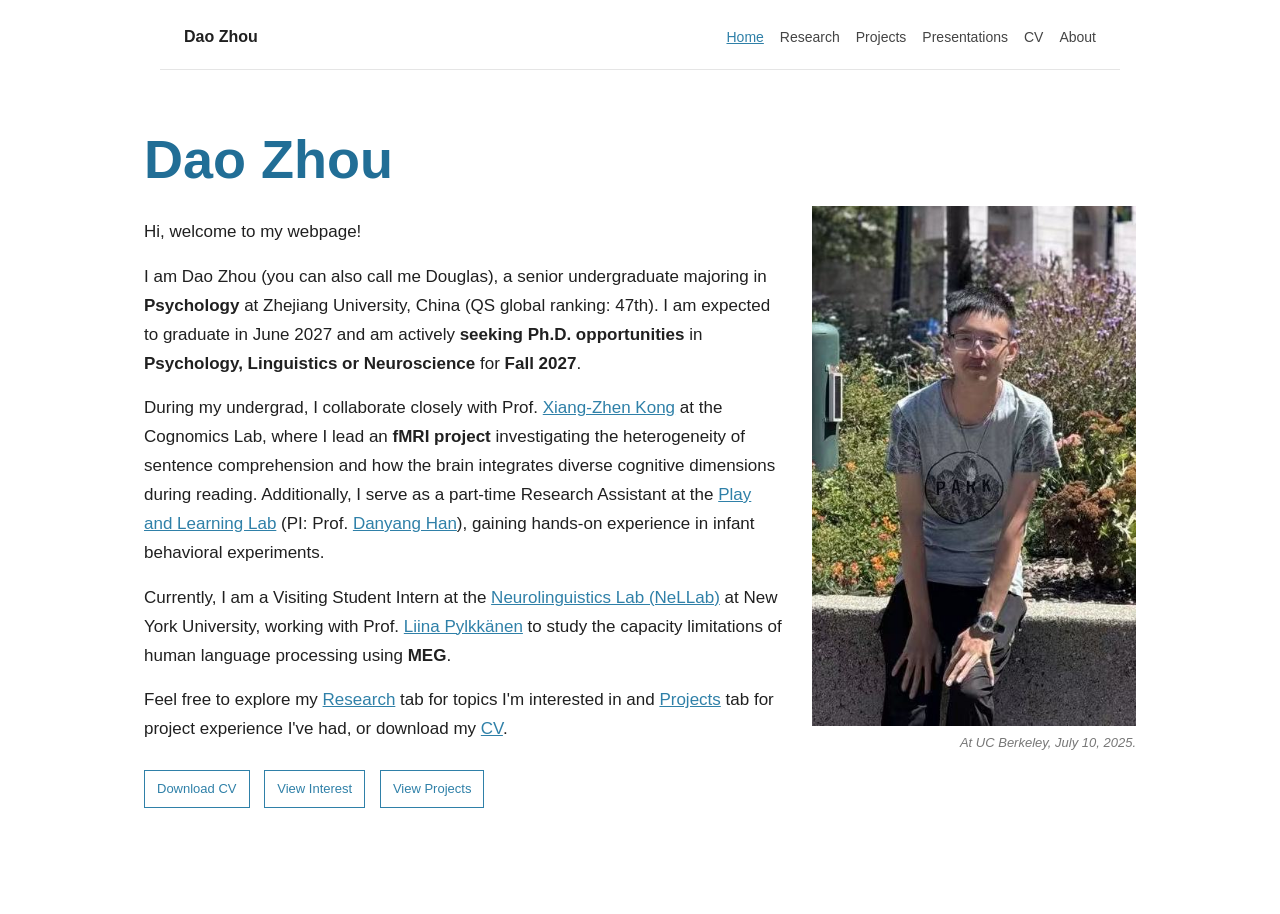
==== index.html @ 3e61af70 "Update index.html" ====
<!doctype html>
<html lang="en">
  <head>
    <meta charset="utf-8">
    <meta name="viewport" content="width=device-width, initial-scale=1">
    <title>Dao Zhou</title>
    <link rel="stylesheet" href="styles.css">
    <link rel="icon" type="image/png" href="favicon.png">
  </head>
  <body>
    <header class="site-header">
      <a class="site-title" href="index.html">Dao Zhou</a>
      <nav class="nav" aria-label="Primary navigation">
        <a class="active" href="index.html">Home</a>
        <a href="research.html">Research</a>
        <a href="projects.html">Projects</a>
        <a href="presentations.html">Presentations</a>
        <a href="cv.html">CV</a>
        <a href="about.html">About</a>
      </nav>
    </header>

    <main class="page home-page">
      <section class="home-layout">
        <div class="home-text">
          <h1>Dao Zhou</h1>

          <p>Hi, welcome to my webpage!</p>

          <p>I am Dao Zhou (you can also call me Douglas), a senior undergraduate majoring in <strong>Psychology</strong> at Zhejiang University, China (QS global ranking: 47th). I am expected to graduate in June 2027 and am actively <strong>seeking Ph.D. opportunities</strong> in <strong>Psychology, Linguistics or Neuroscience</strong> for <strong>Fall 2027</strong>.</p>

          <p>During my undergrad, I collaborate closely with Prof. <a href="https://person.zju.edu.cn/en/konglab">Xiang-Zhen Kong</a> at the Cognomics Lab, where I lead an <strong>fMRI project</strong> investigating the heterogeneity of sentence comprehension and how the brain integrates diverse cognitive dimensions during reading. Additionally, I serve as a part-time Research Assistant at the <a href="https://play-and-learning-lab.com/">Play and Learning Lab</a> (PI: Prof. <a href="https://person.zju.edu.cn/danyanghan">Danyang Han</a>), gaining hands-on experience in infant behavioral experiments.</p>

          <p>Currently, I am a Visiting Student Intern at the <a href="https://wp.nyu.edu/neurolinglab/">Neurolinguistics Lab (NeLLab)</a> at New York University, working with Prof. <a href="https://as.nyu.edu/psychology/people/faculty.mariliina-pylkkanen.html?captcha=4946b225-e93e-4c94-8b88-3bb831ec9575">Liina Pylkkänen</a> to study the capacity limitations of human language processing using <strong>MEG</strong>.</p>

          <p>Feel free to explore my <a href="research.html">Research</a> tab for topics I'm interested in and <a href="projects.html">Projects</a> tab for project experience I've had, or download my <a href="assets/cv/dao_zhou_cv.pdf" download>CV</a>.</p>

          <p class="button-row">
            <a class="button" href="assets/cv/dao_zhou_cv.pdf" download>Download CV</a>
            <a class="button" href="research.html">View Interest</a>
            <a class="button" href="projects.html">View Projects</a>
          </p>
        </div>

        <figure class="portrait">
          <img src="assets/img/dao_zhou.jpg" alt="Portrait of Dao Zhou">
          <figcaption>At UC Berkeley, July 10, 2025.</figcaption>
        </figure>
      </section>
    </main>
  </body>
</html>
---- styles.css ----
:root {
  --page-width: 960px;
  --text-width: 912px;
  --ink: #202020;
  --muted: #555;
  --line: #e5e5e5;
  --link: #2f80a8;
  --heading: #2d8fbd;
  --heading-dark: #216e96;
  --soft-blue: #eff8fc;
}

* {
  box-sizing: border-box;
}

body {
  margin: 0;
  color: var(--ink);
  background: #fff;
  font-family: Arial, Helvetica, sans-serif;
  font-size: 16px;
  line-height: 1.68;
}

a {
  color: var(--link);
}

.site-header {
  max-width: var(--page-width);
  margin: 0 auto;
  padding: 24px 24px 18px;
  display: flex;
  justify-content: space-between;
  align-items: baseline;
  gap: 24px;
  border-bottom: 1px solid var(--line);
}

.site-title {
  color: var(--ink);
  font-size: 16px;
  font-weight: 700;
  text-decoration: none;
}

.nav {
  display: flex;
  flex-wrap: wrap;
  justify-content: flex-end;
  gap: 16px;
  font-size: 14px;
}

.nav a {
  color: #444;
  text-decoration: none;
}

.nav a.active,
.nav a:hover {
  color: var(--link);
  text-decoration: underline;
}

.page {
  max-width: var(--page-width);
  margin: 0 auto;
  padding: 42px 24px 80px;
}

.home-page {
  max-width: 1040px;
  padding-top: 58px;
}

.home-layout {
  display: grid;
  grid-template-columns: minmax(0, 640px) 324px;
  gap: 28px;
  align-items: start;
}

.home-layout .portrait {
  margin-top: 78px;
}

.home-text {
  max-width: 640px;
  font-size: 17px;
  line-height: 1.7;
}

h1 {
  margin: 0 0 28px;
  color: var(--heading-dark);
  font-family: Arial, Helvetica, sans-serif;
  font-size: 44px;
  font-weight: 700;
  line-height: 1.15;
}

.home-text h1 {
  color: var(--heading-dark);
  font-size: 54px;
}

h2 {
  margin: 36px 0 10px;
  color: var(--heading);
  font-family: Arial, Helvetica, sans-serif;
  font-size: 24px;
  font-weight: 700;
  line-height: 1.25;
}

p {
  margin: 0 0 16px;
}

ol,
ul {
  margin-top: 0;
  padding-left: 24px;
}

li {
  margin-bottom: 10px;
}

.portrait {
  margin: 4px 0 0;
}

.portrait img {
  display: block;
  width: 100%;
  height: 520px;
  object-fit: cover;
}

figcaption {
  margin-top: 8px;
  color: #777;
  font-size: 13px;
  font-style: italic;
  font-weight: 500;
  line-height: 1.35;
}

.portrait figcaption {
  text-align: right;
}

.button-row {
  margin-top: 26px;
}

.button {
  display: inline-block;
  margin: 0 10px 10px 0;
  padding: 7px 12px;
  border: 1px solid var(--link);
  color: var(--link);
  text-decoration: none;
  font-size: 13px;
}

.button:hover {
  background: #f5f8f7;
}

.text-page {
  max-width: var(--page-width);
  font-size: 17px;
}

.text-page > p,
.text-page > ol,
.text-page > ul,
.text-page > h2,
.project-entry > h2,
.project-entry > p {
  max-width: var(--text-width);
}

.projects-page h1 {
  margin-bottom: 12px;
}

.project-entry {
  padding: 26px 0;
  border-top: 1px solid var(--line);
}

.project-entry:first-of-type {
  border-top: 0;
  padding-top: 8px;
}

.project-entry h2 {
  color: var(--ink);
  margin: 0 0 4px;
}

.project-meta {
  color: var(--muted);
  font-size: 14px;
  margin-bottom: 12px;
}

.projects-intro {
  color: var(--muted);
  font-size: 15px;
  margin-bottom: 22px;
}

.project-category {
  margin-bottom: 16px;
}

.category-header {
  display: flex;
  width: 100%;
  align-items: center;
  justify-content: space-between;
  gap: 20px;
  padding: 18px 22px;
  background: #f8fbfd;
  border: 1px solid var(--line);
  border-radius: 12px;
  cursor: pointer;
  text-align: left;
  font: inherit;
  color: inherit;
  transition: background 0.18s ease, border-color 0.18s ease;
}

.category-header:hover,
.project-category.open .category-header {
  background: var(--soft-blue);
  border-color: #bfe0ee;
}

.category-title {
  display: flex;
  flex-direction: column;
  gap: 3px;
  min-width: 0;
}

.category-name {
  font-size: 20px;
  font-weight: 700;
  color: var(--heading-dark);
  line-height: 1.25;
}

.category-subtitle {
  font-size: 13.5px;
  color: var(--muted);
  line-height: 1.4;
}

.category-meta {
  display: flex;
  align-items: center;
  gap: 16px;
  flex-shrink: 0;
}

.category-count {
  font-size: 13px;
  color: var(--muted);
  white-space: nowrap;
}

.category-toggle {
  position: relative;
  width: 18px;
  height: 18px;
  flex-shrink: 0;
}

.category-toggle::before,
.category-toggle::after {
  content: "";
  position: absolute;
  background: var(--heading);
  border-radius: 1px;
  transition: transform 0.2s ease;
}

.category-toggle::before {
  top: 50%;
  left: 0;
  right: 0;
  height: 2px;
  margin-top: -1px;
}

.category-toggle::after {
  left: 50%;
  top: 0;
  bottom: 0;
  width: 2px;
  margin-left: -1px;
}

.project-category.open .category-toggle::after {
  transform: scaleY(0);
}

.category-body {
  display: grid;
  grid-template-rows: 0fr;
  visibility: hidden;
  transition: grid-template-rows 0.28s ease, visibility 0s linear 0.28s;
}

.project-category.open .category-body {
  grid-template-rows: 1fr;
  visibility: visible;
  transition: grid-template-rows 0.28s ease;
}

.category-body-inner {
  overflow: hidden;
  min-height: 0;
}

.category-body .project-entry {
  margin-left: 12px;
  padding-left: 20px;
  border-left: 2px solid var(--line);
}

.small-note {
  color: var(--muted);
  font-size: 14px;
}

.cv-page {
  max-width: var(--page-width);
}

.cv-section {
  padding: 22px 0;
  border-top: 1px solid var(--line);
}

.cv-section h2 {
  margin-top: 0;
}

.cv-row {
  display: grid;
  grid-template-columns: minmax(0, 1fr) 150px;
  gap: 32px;
  margin-bottom: 18px;
}

.cv-row p {
  margin-bottom: 4px;
}

.cv-row > p:last-child {
  color: var(--muted);
  text-align: right;
}

.cv-frame {
  width: 100%;
  height: 980px;
  margin-top: 28px;
  border: 1px solid var(--line);
}

.about-page {
  max-width: 1040px;
}

.about-layout {
  display: grid;
  grid-template-columns: minmax(0, 1fr) 340px;
  gap: 32px;
  align-items: start;
}

.about-copy {
  max-width: 620px;
  font-size: 17px;
}

.film-gallery {
  display: grid;
  gap: 22px;
  margin-top: 86px;
}

.film-image {
  margin: 0;
}

.film-image img {
  display: block;
  width: 100%;
  height: auto;
}

.film-image.portrait-still img {
  height: 380px;
  object-fit: cover;
  object-position: center;
}

.film-image figcaption {
  text-align: left;
}

.film-image figcaption span {
  display: block;
}

.film-image figcaption span:first-child {
  color: #555;
  font-style: normal;
}

.contact-line {
  margin-top: 30px;
  padding-top: 18px;
  border-top: 1px solid var(--line);
}

.contact-line h2 {
  margin-top: 0;
}

.contact-line p {
  color: var(--muted);
  font-size: 15px;
}

.contact-line span {
  color: #aaa;
  margin: 0 8px;
}

@media (max-width: 760px) {
  .site-header {
    display: block;
  }

  .nav {
    justify-content: flex-start;
    margin-top: 12px;
  }

  .page {
    padding-top: 38px;
  }

  .home-layout {
    grid-template-columns: 1fr;
    gap: 30px;
  }

  .home-layout .portrait {
    margin-top: 0;
  }

  .portrait {
    max-width: 360px;
  }

  .portrait img {
    height: auto;
  }

  .about-layout {
    grid-template-columns: 1fr;
    gap: 30px;
  }

  .film-gallery {
    max-width: 420px;
  }

  h1,
  .home-text h1 {
    font-size: 38px;
  }
}
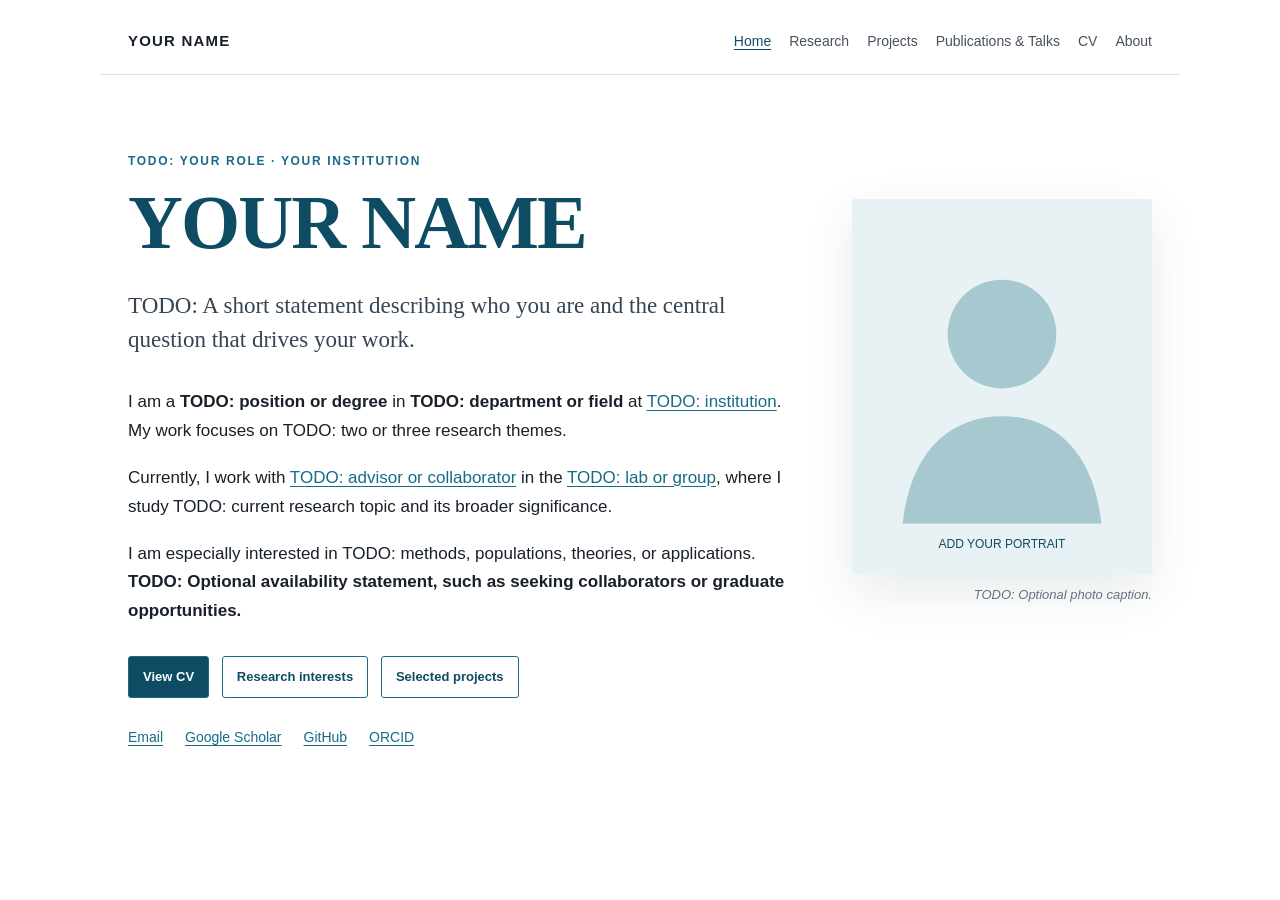
==== commit 9a2da371: "Convert academic site into reusable template" ====
--- a/index.html
+++ b/index.html
@@ -3,18 +3,19 @@
   <head>
     <meta charset="utf-8">
     <meta name="viewport" content="width=device-width, initial-scale=1">
-    <title>Dao Zhou</title>
+    <meta name="description" content="TODO: One-sentence description of your academic profile.">
+    <title>YOUR NAME | Academic Profile</title>
     <link rel="stylesheet" href="styles.css">
-    <link rel="icon" type="image/png" href="favicon.png">
+    <link rel="icon" type="image/svg+xml" href="favicon.svg">
   </head>
   <body>
     <header class="site-header">
-      <a class="site-title" href="index.html">Dao Zhou</a>
+      <a class="site-title" href="index.html">YOUR NAME</a>
       <nav class="nav" aria-label="Primary navigation">
-        <a class="active" href="index.html">Home</a>
+        <a class="active" aria-current="page" href="index.html">Home</a>
         <a href="research.html">Research</a>
         <a href="projects.html">Projects</a>
-        <a href="presentations.html">Presentations</a>
+        <a href="presentations.html">Publications &amp; Talks</a>
         <a href="cv.html">CV</a>
         <a href="about.html">About</a>
       </nav>
@@ -23,28 +24,28 @@
     <main class="page home-page">
       <section class="home-layout">
         <div class="home-text">
-          <h1>Dao Zhou</h1>
-
-          <p>Hi, welcome to my webpage!</p>
-
-          <p>I am Dao Zhou (you can also call me Douglas), a senior undergraduate majoring in <strong>Psychology</strong> at Zhejiang University, China (QS global ranking: 47th). I am expected to graduate in June 2027 and am actively <strong>seeking Ph.D. opportunities</strong> in <strong>Psychology, Linguistics or Neuroscience</strong> for <strong>Fall 2027</strong>.</p>
-
-          <p>During my undergrad, I collaborate closely with Prof. <a href="https://person.zju.edu.cn/en/konglab">Xiang-Zhen Kong</a> at the Cognomics Lab, where I lead an <strong>fMRI project</strong> investigating the heterogeneity of sentence comprehension and how the brain integrates diverse cognitive dimensions during reading. Additionally, I serve as a part-time Research Assistant at the <a href="https://play-and-learning-lab.com/">Play and Learning Lab</a> (PI: Prof. <a href="https://person.zju.edu.cn/danyanghan">Danyang Han</a>), gaining hands-on experience in infant behavioral experiments.</p>
-
-          <p>Currently, I am a Visiting Student Intern at the <a href="https://wp.nyu.edu/neurolinglab/">Neurolinguistics Lab (NeLLab)</a> at New York University, working with Prof. <a href="https://as.nyu.edu/psychology/people/faculty.mariliina-pylkkanen.html?captcha=4946b225-e93e-4c94-8b88-3bb831ec9575">Liina Pylkkänen</a> to study the capacity limitations of human language processing using <strong>MEG</strong>.</p>
-
-          <p>Feel free to explore my <a href="research.html">Research</a> tab for topics I'm interested in and <a href="projects.html">Projects</a> tab for project experience I've had, or download my <a href="assets/cv/dao_zhou_cv.pdf" download>CV</a>.</p>
-
+          <p class="eyebrow">TODO: YOUR ROLE · YOUR INSTITUTION</p>
+          <h1>YOUR NAME</h1>
+          <p class="lead">TODO: A short statement describing who you are and the central question that drives your work.</p>
+          <p>I am a <strong>TODO: position or degree</strong> in <strong>TODO: department or field</strong> at <a href="#">TODO: institution</a>. My work focuses on TODO: two or three research themes.</p>
+          <p>Currently, I work with <a href="#">TODO: advisor or collaborator</a> in the <a href="#">TODO: lab or group</a>, where I study TODO: current research topic and its broader significance.</p>
+          <p>I am especially interested in TODO: methods, populations, theories, or applications. <strong>TODO: Optional availability statement, such as seeking collaborators or graduate opportunities.</strong></p>
           <p class="button-row">
-            <a class="button" href="assets/cv/dao_zhou_cv.pdf" download>Download CV</a>
-            <a class="button" href="research.html">View Interest</a>
-            <a class="button" href="projects.html">View Projects</a>
+            <!-- TODO: Change this link to assets/cv/your-name-cv.pdf after adding your PDF. -->
+            <a class="button primary" href="cv.html#full-cv">View CV</a>
+            <a class="button" href="research.html">Research interests</a>
+            <a class="button" href="projects.html">Selected projects</a>
           </p>
+          <ul class="profile-links" aria-label="Professional profiles">
+            <li><a href="mailto:you@example.edu">Email</a></li>
+            <li><a href="https://scholar.google.com/">Google Scholar</a></li>
+            <li><a href="https://github.com/YOUR-USERNAME">GitHub</a></li>
+            <li><a href="https://orcid.org/">ORCID</a></li>
+          </ul>
         </div>
-
         <figure class="portrait">
-          <img src="assets/img/dao_zhou.jpg" alt="Portrait of Dao Zhou">
-          <figcaption>At UC Berkeley, July 10, 2025.</figcaption>
+          <img src="assets/img/profile-placeholder.svg" alt="TODO: Portrait of YOUR NAME">
+          <figcaption>TODO: Optional photo caption.</figcaption>
         </figure>
       </section>
     </main>
--- a/styles.css
+++ b/styles.css
@@ -1,495 +1,115 @@
 :root {
-  --page-width: 960px;
-  --text-width: 912px;
-  --ink: #202020;
-  --muted: #555;
-  --line: #e5e5e5;
-  --link: #2f80a8;
-  --heading: #2d8fbd;
-  --heading-dark: #216e96;
-  --soft-blue: #eff8fc;
+  --page-width: 1080px;
+  --text-width: 780px;
+  --ink: #18202a;
+  --muted: #66717e;
+  --line: #dce3e8;
+  --accent: #176b87;
+  --accent-dark: #0d4c62;
+  --soft: #eef7f8;
+  --paper: #ffffff;
+  --shadow: 0 18px 50px rgba(22, 55, 67, 0.10);
 }
 
-* {
-  box-sizing: border-box;
+* { box-sizing: border-box; }
+html { scroll-behavior: smooth; }
+body { margin: 0; color: var(--ink); background: var(--paper); font-family: Inter, ui-sans-serif, -apple-system, BlinkMacSystemFont, "Segoe UI", sans-serif; font-size: 17px; line-height: 1.7; }
+a { color: var(--accent); text-underline-offset: 3px; }
+a:hover { color: var(--accent-dark); }
+
+.site-header { max-width: var(--page-width); margin: 0 auto; padding: 28px 28px 20px; display: flex; justify-content: space-between; align-items: baseline; gap: 28px; border-bottom: 1px solid var(--line); }
+.site-title { flex: none; color: var(--ink); font-size: 15px; font-weight: 800; letter-spacing: .08em; text-decoration: none; }
+.nav { display: flex; flex-wrap: wrap; justify-content: flex-end; gap: 7px 18px; font-size: 14px; }
+.nav a { color: #46515d; text-decoration: none; }
+.nav a.active, .nav a:hover { color: var(--accent-dark); text-decoration: underline; }
+
+.page { max-width: var(--page-width); margin: 0 auto; padding: 64px 28px 96px; }
+.text-page > section, .text-page > p, .text-page > ol, .text-page > ul { max-width: var(--text-width); }
+h1, h2 { font-family: Georgia, "Times New Roman", serif; }
+h1 { margin: 0 0 26px; color: var(--accent-dark); font-size: clamp(42px, 6vw, 64px); line-height: 1.05; letter-spacing: -.025em; }
+h2 { margin: 42px 0 12px; color: var(--accent-dark); font-size: 27px; line-height: 1.25; }
+p { margin: 0 0 18px; }
+ol, ul { margin-top: 0; padding-left: 24px; }
+li { margin-bottom: 10px; }
+.eyebrow { margin-bottom: 12px; color: var(--accent); font-size: 12px; font-weight: 800; letter-spacing: .14em; text-transform: uppercase; }
+.lead { max-width: 720px; margin-bottom: 30px; color: #364553; font-family: Georgia, "Times New Roman", serif; font-size: 23px; line-height: 1.5; }
+
+.home-page { padding-top: 76px; }
+.home-layout { display: grid; grid-template-columns: minmax(0, 1.65fr) minmax(250px, .75fr); gap: 64px; align-items: start; }
+.home-text h1 { font-size: clamp(48px, 7vw, 76px); }
+.portrait { margin: 48px 0 0; }
+.portrait img { display: block; width: 100%; aspect-ratio: 4 / 5; object-fit: cover; border-radius: 3px; box-shadow: var(--shadow); }
+figcaption { margin-top: 10px; color: var(--muted); font-size: 13px; font-style: italic; text-align: right; }
+.button-row { margin-top: 30px; }
+.button { display: inline-block; margin: 0 8px 10px 0; padding: 9px 14px; border: 1px solid var(--accent); border-radius: 3px; color: var(--accent-dark); font-size: 13px; font-weight: 700; text-decoration: none; }
+.button:hover { background: var(--soft); }
+.button.primary { background: var(--accent-dark); color: white; }
+.button.primary:hover { background: var(--accent); }
+.profile-links { display: flex; flex-wrap: wrap; gap: 8px 22px; padding: 0; margin-top: 18px; list-style: none; font-size: 14px; }
+.question-list li { padding-left: 8px; margin-bottom: 18px; }
+.tag-list { display: flex; flex-wrap: wrap; gap: 9px; padding: 0; list-style: none; }
+.tag-list li { padding: 6px 11px; margin: 0; background: var(--soft); border-radius: 999px; color: var(--accent-dark); font-size: 14px; }
+
+.projects-page { max-width: var(--page-width); }
+.projects-intro { color: var(--muted); }
+.project-category { margin-bottom: 16px; }
+.category-header { display: flex; width: 100%; align-items: center; justify-content: space-between; gap: 20px; padding: 18px 22px; background: #f8fafb; border: 1px solid var(--line); border-radius: 8px; cursor: pointer; text-align: left; font: inherit; color: inherit; }
+.category-header:hover, .project-category.open .category-header { background: var(--soft); border-color: #b7d9df; }
+.category-title { display: flex; flex-direction: column; gap: 2px; }
+.category-name { color: var(--accent-dark); font-family: Georgia, "Times New Roman", serif; font-size: 22px; font-weight: 700; line-height: 1.3; }
+.category-subtitle, .category-count { color: var(--muted); font-size: 14px; }
+.category-meta { display: flex; flex: none; align-items: center; gap: 14px; }
+.category-toggle { width: 10px; height: 10px; border-right: 2px solid var(--accent); border-bottom: 2px solid var(--accent); transform: rotate(45deg) translateY(-3px); transition: transform .2s ease; }
+.project-category.open .category-toggle { transform: rotate(225deg) translate(-2px, -2px); }
+.category-body { display: grid; grid-template-rows: 0fr; transition: grid-template-rows .25s ease; }
+.project-category.open .category-body { grid-template-rows: 1fr; }
+.category-body-inner { overflow: hidden; }
+.project-entry { padding: 28px 22px; border-bottom: 1px solid var(--line); }
+.project-entry h2 { margin: 0 0 7px; color: var(--ink); font-size: 24px; }
+.project-meta { color: var(--muted); font-size: 14px; }
+.resource-links { display: flex; flex-wrap: wrap; gap: 18px; font-size: 14px; font-weight: 700; }
+
+.output-section { margin-bottom: 54px; }
+.output-entry { padding: 20px 0; border-top: 1px solid var(--line); }
+.output-entry:last-child { border-bottom: 1px solid var(--line); }
+.output-entry p { margin-bottom: 8px; }
+.page-heading-row { display: flex; align-items: flex-end; justify-content: space-between; gap: 30px; margin-bottom: 22px; }
+.page-heading-row h1 { margin-bottom: 0; }
+.cv-section { padding: 6px 0 28px; border-top: 1px solid var(--line); }
+.cv-section h2 { margin-top: 24px; }
+.cv-row { display: grid; grid-template-columns: minmax(0, 1fr) max-content; gap: 34px; margin-bottom: 22px; }
+.cv-row p { margin: 0 0 3px; }
+.cv-row > p:last-child, .cv-row > div + p { color: var(--muted); font-size: 14px; text-align: right; }
+.cv-preview { padding-top: 4px; }
+.file-note { color: var(--muted); font-size: 14px; }
+.cv-frame { width: 100%; min-height: 760px; border: 1px solid var(--line); }
+.asset-placeholder { padding: 26px; background: #f8fafb; border: 1px dashed #aab7c0; color: var(--muted); }
+.asset-placeholder p:last-child { margin-bottom: 0; overflow-wrap: anywhere; }
+.contact-card { margin-top: 48px; padding: 8px 26px 20px; background: var(--soft); border-left: 4px solid var(--accent); }
+.contact-list { padding: 0; list-style: none; }
+.contact-list li { display: grid; grid-template-columns: 90px 1fr; gap: 12px; }
+.contact-list span { color: var(--muted); font-size: 14px; font-weight: 700; }
+code { padding: 2px 5px; background: #f3f5f6; border-radius: 3px; font-size: .9em; }
+
+@media (max-width: 760px) {
+  body { font-size: 16px; }
+  .site-header { align-items: flex-start; flex-direction: column; gap: 12px; padding: 22px 20px 16px; }
+  .nav { justify-content: flex-start; gap: 6px 15px; }
+  .page { padding: 46px 20px 72px; }
+  .home-layout { grid-template-columns: 1fr; gap: 20px; }
+  .portrait { max-width: 360px; margin-top: 12px; }
+  .portrait figcaption { text-align: left; }
+  .page-heading-row { align-items: flex-start; flex-direction: column; }
+  .cv-row { grid-template-columns: 1fr; gap: 2px; }
+  .cv-row > p:last-child, .cv-row > div + p { text-align: left; }
+  .category-count { display: none; }
+  .category-header { padding: 16px; }
+  .project-entry { padding: 24px 8px; }
+  .cv-frame { min-height: 520px; }
 }
 
-body {
-  margin: 0;
-  color: var(--ink);
-  background: #fff;
-  font-family: Arial, Helvetica, sans-serif;
-  font-size: 16px;
-  line-height: 1.68;
+@media print {
+  .site-header, .button, .cv-preview { display: none; }
+  .page { max-width: none; padding: 0; }
+  body { font-size: 11pt; }
 }
-
-a {
-  color: var(--link);
-}
-
-.site-header {
-  max-width: var(--page-width);
-  margin: 0 auto;
-  padding: 24px 24px 18px;
-  display: flex;
-  justify-content: space-between;
-  align-items: baseline;
-  gap: 24px;
-  border-bottom: 1px solid var(--line);
-}
-
-.site-title {
-  color: var(--ink);
-  font-size: 16px;
-  font-weight: 700;
-  text-decoration: none;
-}
-
-.nav {
-  display: flex;
-  flex-wrap: wrap;
-  justify-content: flex-end;
-  gap: 16px;
-  font-size: 14px;
-}
-
-.nav a {
-  color: #444;
-  text-decoration: none;
-}
-
-.nav a.active,
-.nav a:hover {
-  color: var(--link);
-  text-decoration: underline;
-}
-
-.page {
-  max-width: var(--page-width);
-  margin: 0 auto;
-  padding: 42px 24px 80px;
-}
-
-.home-page {
-  max-width: 1040px;
-  padding-top: 58px;
-}
-
-.home-layout {
-  display: grid;
-  grid-template-columns: minmax(0, 640px) 324px;
-  gap: 28px;
-  align-items: start;
-}
-
-.home-layout .portrait {
-  margin-top: 78px;
-}
-
-.home-text {
-  max-width: 640px;
-  font-size: 17px;
-  line-height: 1.7;
-}
-
-h1 {
-  margin: 0 0 28px;
-  color: var(--heading-dark);
-  font-family: Arial, Helvetica, sans-serif;
-  font-size: 44px;
-  font-weight: 700;
-  line-height: 1.15;
-}
-
-.home-text h1 {
-  color: var(--heading-dark);
-  font-size: 54px;
-}
-
-h2 {
-  margin: 36px 0 10px;
-  color: var(--heading);
-  font-family: Arial, Helvetica, sans-serif;
-  font-size: 24px;
-  font-weight: 700;
-  line-height: 1.25;
-}
-
-p {
-  margin: 0 0 16px;
-}
-
-ol,
-ul {
-  margin-top: 0;
-  padding-left: 24px;
-}
-
-li {
-  margin-bottom: 10px;
-}
-
-.portrait {
-  margin: 4px 0 0;
-}
-
-.portrait img {
-  display: block;
-  width: 100%;
-  height: 520px;
-  object-fit: cover;
-}
-
-figcaption {
-  margin-top: 8px;
-  color: #777;
-  font-size: 13px;
-  font-style: italic;
-  font-weight: 500;
-  line-height: 1.35;
-}
-
-.portrait figcaption {
-  text-align: right;
-}
-
-.button-row {
-  margin-top: 26px;
-}
-
-.button {
-  display: inline-block;
-  margin: 0 10px 10px 0;
-  padding: 7px 12px;
-  border: 1px solid var(--link);
-  color: var(--link);
-  text-decoration: none;
-  font-size: 13px;
-}
-
-.button:hover {
-  background: #f5f8f7;
-}
-
-.text-page {
-  max-width: var(--page-width);
-  font-size: 17px;
-}
-
-.text-page > p,
-.text-page > ol,
-.text-page > ul,
-.text-page > h2,
-.project-entry > h2,
-.project-entry > p {
-  max-width: var(--text-width);
-}
-
-.projects-page h1 {
-  margin-bottom: 12px;
-}
-
-.project-entry {
-  padding: 26px 0;
-  border-top: 1px solid var(--line);
-}
-
-.project-entry:first-of-type {
-  border-top: 0;
-  padding-top: 8px;
-}
-
-.project-entry h2 {
-  color: var(--ink);
-  margin: 0 0 4px;
-}
-
-.project-meta {
-  color: var(--muted);
-  font-size: 14px;
-  margin-bottom: 12px;
-}
-
-.projects-intro {
-  color: var(--muted);
-  font-size: 15px;
-  margin-bottom: 22px;
-}
-
-.project-category {
-  margin-bottom: 16px;
-}
-
-.category-header {
-  display: flex;
-  width: 100%;
-  align-items: center;
-  justify-content: space-between;
-  gap: 20px;
-  padding: 18px 22px;
-  background: #f8fbfd;
-  border: 1px solid var(--line);
-  border-radius: 12px;
-  cursor: pointer;
-  text-align: left;
-  font: inherit;
-  color: inherit;
-  transition: background 0.18s ease, border-color 0.18s ease;
-}
-
-.category-header:hover,
-.project-category.open .category-header {
-  background: var(--soft-blue);
-  border-color: #bfe0ee;
-}
-
-.category-title {
-  display: flex;
-  flex-direction: column;
-  gap: 3px;
-  min-width: 0;
-}
-
-.category-name {
-  font-size: 20px;
-  font-weight: 700;
-  color: var(--heading-dark);
-  line-height: 1.25;
-}
-
-.category-subtitle {
-  font-size: 13.5px;
-  color: var(--muted);
-  line-height: 1.4;
-}
-
-.category-meta {
-  display: flex;
-  align-items: center;
-  gap: 16px;
-  flex-shrink: 0;
-}
-
-.category-count {
-  font-size: 13px;
-  color: var(--muted);
-  white-space: nowrap;
-}
-
-.category-toggle {
-  position: relative;
-  width: 18px;
-  height: 18px;
-  flex-shrink: 0;
-}
-
-.category-toggle::before,
-.category-toggle::after {
-  content: "";
-  position: absolute;
-  background: var(--heading);
-  border-radius: 1px;
-  transition: transform 0.2s ease;
-}
-
-.category-toggle::before {
-  top: 50%;
-  left: 0;
-  right: 0;
-  height: 2px;
-  margin-top: -1px;
-}
-
-.category-toggle::after {
-  left: 50%;
-  top: 0;
-  bottom: 0;
-  width: 2px;
-  margin-left: -1px;
-}
-
-.project-category.open .category-toggle::after {
-  transform: scaleY(0);
-}
-
-.category-body {
-  display: grid;
-  grid-template-rows: 0fr;
-  visibility: hidden;
-  transition: grid-template-rows 0.28s ease, visibility 0s linear 0.28s;
-}
-
-.project-category.open .category-body {
-  grid-template-rows: 1fr;
-  visibility: visible;
-  transition: grid-template-rows 0.28s ease;
-}
-
-.category-body-inner {
-  overflow: hidden;
-  min-height: 0;
-}
-
-.category-body .project-entry {
-  margin-left: 12px;
-  padding-left: 20px;
-  border-left: 2px solid var(--line);
-}
-
-.small-note {
-  color: var(--muted);
-  font-size: 14px;
-}
-
-.cv-page {
-  max-width: var(--page-width);
-}
-
-.cv-section {
-  padding: 22px 0;
-  border-top: 1px solid var(--line);
-}
-
-.cv-section h2 {
-  margin-top: 0;
-}
-
-.cv-row {
-  display: grid;
-  grid-template-columns: minmax(0, 1fr) 150px;
-  gap: 32px;
-  margin-bottom: 18px;
-}
-
-.cv-row p {
-  margin-bottom: 4px;
-}
-
-.cv-row > p:last-child {
-  color: var(--muted);
-  text-align: right;
-}
-
-.cv-frame {
-  width: 100%;
-  height: 980px;
-  margin-top: 28px;
-  border: 1px solid var(--line);
-}
-
-.about-page {
-  max-width: 1040px;
-}
-
-.about-layout {
-  display: grid;
-  grid-template-columns: minmax(0, 1fr) 340px;
-  gap: 32px;
-  align-items: start;
-}
-
-.about-copy {
-  max-width: 620px;
-  font-size: 17px;
-}
-
-.film-gallery {
-  display: grid;
-  gap: 22px;
-  margin-top: 86px;
-}
-
-.film-image {
-  margin: 0;
-}
-
-.film-image img {
-  display: block;
-  width: 100%;
-  height: auto;
-}
-
-.film-image.portrait-still img {
-  height: 380px;
-  object-fit: cover;
-  object-position: center;
-}
-
-.film-image figcaption {
-  text-align: left;
-}
-
-.film-image figcaption span {
-  display: block;
-}
-
-.film-image figcaption span:first-child {
-  color: #555;
-  font-style: normal;
-}
-
-.contact-line {
-  margin-top: 30px;
-  padding-top: 18px;
-  border-top: 1px solid var(--line);
-}
-
-.contact-line h2 {
-  margin-top: 0;
-}
-
-.contact-line p {
-  color: var(--muted);
-  font-size: 15px;
-}
-
-.contact-line span {
-  color: #aaa;
-  margin: 0 8px;
-}
-
-@media (max-width: 760px) {
-  .site-header {
-    display: block;
-  }
-
-  .nav {
-    justify-content: flex-start;
-    margin-top: 12px;
-  }
-
-  .page {
-    padding-top: 38px;
-  }
-
-  .home-layout {
-    grid-template-columns: 1fr;
-    gap: 30px;
-  }
-
-  .home-layout .portrait {
-    margin-top: 0;
-  }
-
-  .portrait {
-    max-width: 360px;
-  }
-
-  .portrait img {
-    height: auto;
-  }
-
-  .about-layout {
-    grid-template-columns: 1fr;
-    gap: 30px;
-  }
-
-  .film-gallery {
-    max-width: 420px;
-  }
-
-  h1,
-  .home-text h1 {
-    font-size: 38px;
-  }
-}
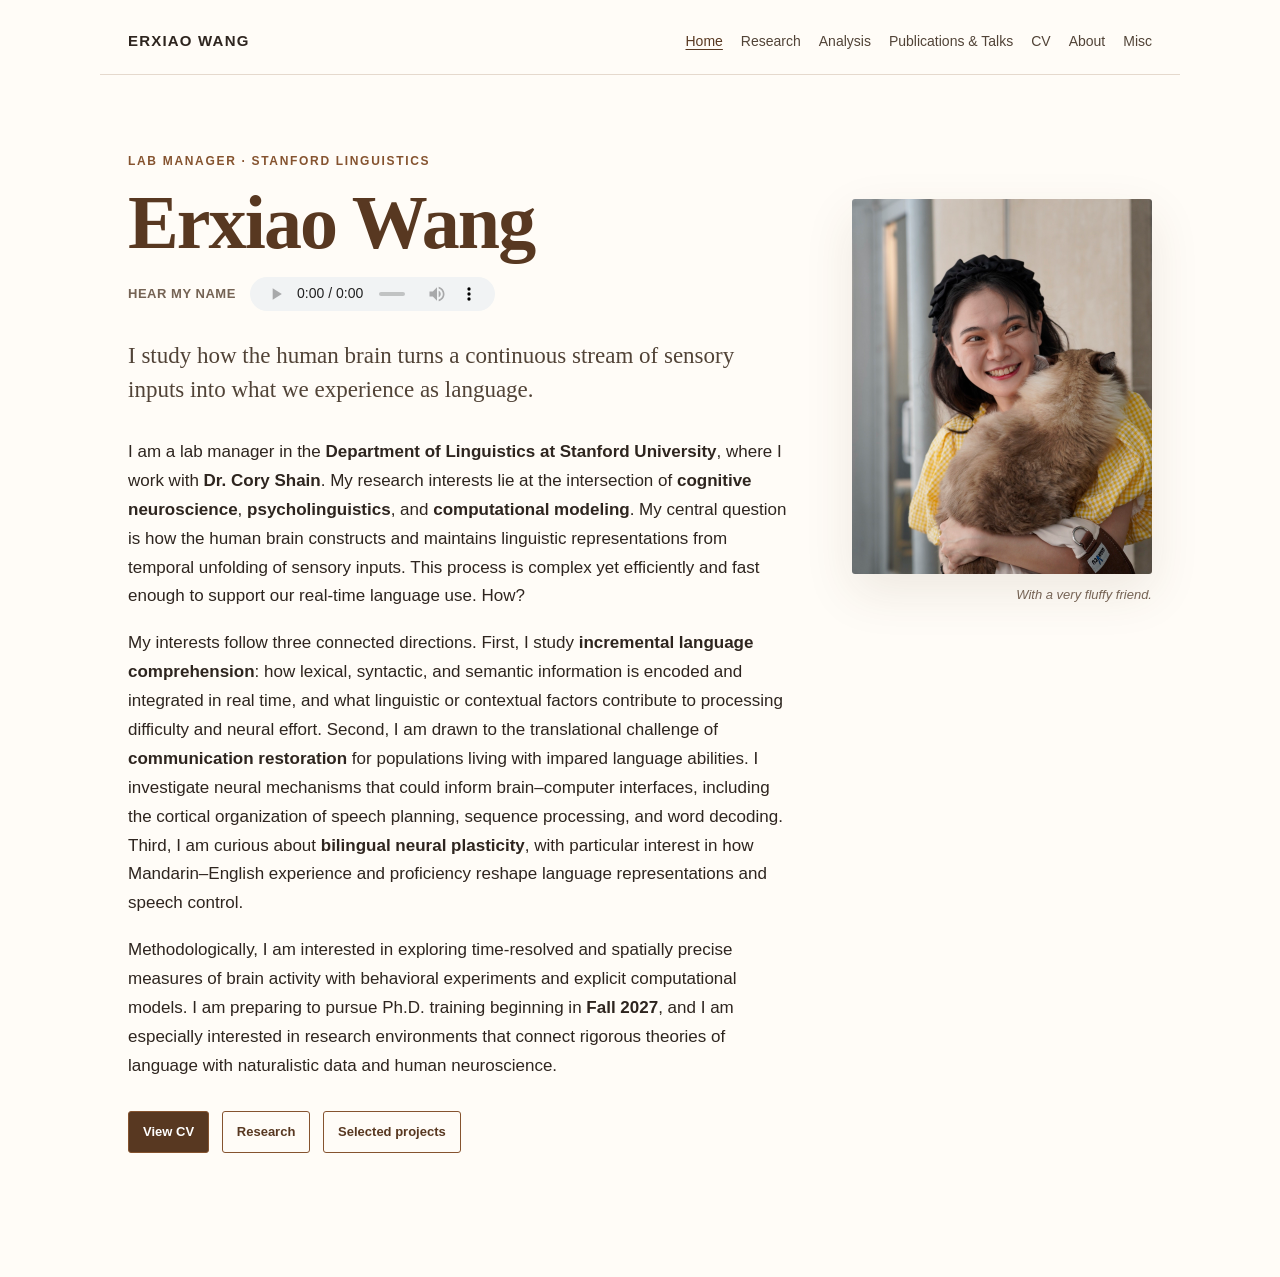
==== commit ce32c649: "Update personal academic website" ====
--- a/index.html
+++ b/index.html
@@ -3,49 +3,53 @@
   <head>
     <meta charset="utf-8">
     <meta name="viewport" content="width=device-width, initial-scale=1">
-    <meta name="description" content="TODO: One-sentence description of your academic profile.">
-    <title>YOUR NAME | Academic Profile</title>
+    <meta name="description" content="Erxiao Wang studies how the brain builds language representations over time, how bilingual experience reshapes them, and how neural decoding can support communication.">
+    <title>ErxiaoWang personal website</title>
     <link rel="stylesheet" href="styles.css">
     <link rel="icon" type="image/svg+xml" href="favicon.svg">
   </head>
   <body>
     <header class="site-header">
-      <a class="site-title" href="index.html">YOUR NAME</a>
+      <a class="site-title" href="index.html">ERXIAO WANG</a>
       <nav class="nav" aria-label="Primary navigation">
         <a class="active" aria-current="page" href="index.html">Home</a>
         <a href="research.html">Research</a>
-        <a href="projects.html">Projects</a>
+        <a href="analysis.html">Analysis</a>
         <a href="presentations.html">Publications &amp; Talks</a>
         <a href="cv.html">CV</a>
         <a href="about.html">About</a>
+        <a href="misc.html">Misc</a>
       </nav>
     </header>
 
     <main class="page home-page">
       <section class="home-layout">
         <div class="home-text">
-          <p class="eyebrow">TODO: YOUR ROLE · YOUR INSTITUTION</p>
-          <h1>YOUR NAME</h1>
-          <p class="lead">TODO: A short statement describing who you are and the central question that drives your work.</p>
-          <p>I am a <strong>TODO: position or degree</strong> in <strong>TODO: department or field</strong> at <a href="#">TODO: institution</a>. My work focuses on TODO: two or three research themes.</p>
-          <p>Currently, I work with <a href="#">TODO: advisor or collaborator</a> in the <a href="#">TODO: lab or group</a>, where I study TODO: current research topic and its broader significance.</p>
-          <p>I am especially interested in TODO: methods, populations, theories, or applications. <strong>TODO: Optional availability statement, such as seeking collaborators or graduate opportunities.</strong></p>
+          <p class="eyebrow">Lab Manager · Stanford Linguistics</p>
+          <h1>Erxiao Wang</h1>
+          <div class="name-pronunciation">
+            <span>Hear my name</span>
+            <audio controls preload="metadata" aria-label="Pronunciation of Erxiao Wang">
+              <source src="assets/audio/erxiao-wang-pronunciation.m4a" type="audio/mp4">
+              <a href="assets/audio/erxiao-wang-pronunciation.m4a">Listen to the pronunciation of Erxiao Wang</a>
+            </audio>
+          </div>
+          <p class="lead">I study how the human brain turns a continuous stream of sensory inputs into what we experience as language.</p>
+
+          <p>I am a lab manager in the <strong>Department of Linguistics at Stanford University</strong>, where I work with <strong>Dr. Cory Shain</strong>. My research interests lie at the intersection of <strong>cognitive neuroscience</strong>, <strong>psycholinguistics</strong>, and <strong>computational modeling</strong>. My central question is how the human brain constructs and maintains linguistic representations from temporal unfolding of sensory inputs. This process is complex yet efficiently and fast enough to support our real-time language use. How?</p>
+
+          <p>My interests follow three connected directions. First, I study <strong>incremental language comprehension</strong>: how lexical, syntactic, and semantic information is encoded and integrated in real time, and what linguistic or contextual factors contribute to processing difficulty and neural effort. Second, I am drawn to the translational challenge of <strong>communication restoration</strong> for populations living with impared language abilities. I investigate neural mechanisms that could inform brain–computer interfaces, including the cortical organization of speech planning, sequence processing, and word decoding. Third, I am curious about <strong>bilingual neural plasticity</strong>, with particular interest in how Mandarin–English experience and proficiency reshape language representations and speech control.</p>
+
+          <p>Methodologically, I am interested in exploring time-resolved and spatially precise measures of brain activity with behavioral experiments and explicit computational models. I am preparing to pursue Ph.D. training beginning in <strong>Fall 2027</strong>, and I am especially interested in research environments that connect rigorous theories of language with naturalistic data and human neuroscience.</p>
           <p class="button-row">
-            <!-- TODO: Change this link to assets/cv/your-name-cv.pdf after adding your PDF. -->
             <a class="button primary" href="cv.html#full-cv">View CV</a>
-            <a class="button" href="research.html">Research interests</a>
-            <a class="button" href="projects.html">Selected projects</a>
+            <a class="button" href="research.html">Research</a>
+            <a class="button" href="research.html#selected-projects">Selected projects</a>
           </p>
-          <ul class="profile-links" aria-label="Professional profiles">
-            <li><a href="mailto:you@example.edu">Email</a></li>
-            <li><a href="https://scholar.google.com/">Google Scholar</a></li>
-            <li><a href="https://github.com/YOUR-USERNAME">GitHub</a></li>
-            <li><a href="https://orcid.org/">ORCID</a></li>
-          </ul>
         </div>
         <figure class="portrait">
-          <img src="assets/img/profile-placeholder.svg" alt="TODO: Portrait of YOUR NAME">
-          <figcaption>TODO: Optional photo caption.</figcaption>
+          <img src="assets/img/erxiao-wang.jpg" alt="Erxiao Wang holding a cat">
+          <figcaption>With a very fluffy friend.</figcaption>
         </figure>
       </section>
     </main>
--- a/styles.css
+++ b/styles.css
@@ -1,18 +1,23 @@
 :root {
   --page-width: 1080px;
   --text-width: 780px;
-  --ink: #18202a;
-  --muted: #66717e;
-  --line: #dce3e8;
-  --accent: #176b87;
-  --accent-dark: #0d4c62;
-  --soft: #eef7f8;
-  --paper: #ffffff;
-  --shadow: 0 18px 50px rgba(22, 55, 67, 0.10);
+  --ink: #2e251f;
+  --muted: #756354;
+  --line: #e5d9cd;
+  --accent: #85532f;
+  --accent-dark: #583821;
+  --soft: #f4eadf;
+  --paper: #fffcf7;
+  --shadow: 0 18px 50px rgba(88, 56, 33, 0.10);
+  --surface: #faf4ec;
+  --accent-line: #d4b99c;
+  --text-secondary: #514337;
 }
 
 * { box-sizing: border-box; }
 html { scroll-behavior: smooth; }
+::selection { background: #e9d5bd; color: var(--accent-dark); }
+:focus-visible { outline: 3px solid var(--accent); outline-offset: 4px; }
 body { margin: 0; color: var(--ink); background: var(--paper); font-family: Inter, ui-sans-serif, -apple-system, BlinkMacSystemFont, "Segoe UI", sans-serif; font-size: 17px; line-height: 1.7; }
 a { color: var(--accent); text-underline-offset: 3px; }
 a:hover { color: var(--accent-dark); }
@@ -20,23 +25,26 @@
 .site-header { max-width: var(--page-width); margin: 0 auto; padding: 28px 28px 20px; display: flex; justify-content: space-between; align-items: baseline; gap: 28px; border-bottom: 1px solid var(--line); }
 .site-title { flex: none; color: var(--ink); font-size: 15px; font-weight: 800; letter-spacing: .08em; text-decoration: none; }
 .nav { display: flex; flex-wrap: wrap; justify-content: flex-end; gap: 7px 18px; font-size: 14px; }
-.nav a { color: #46515d; text-decoration: none; }
+.nav a { color: var(--text-secondary); text-decoration: none; }
 .nav a.active, .nav a:hover { color: var(--accent-dark); text-decoration: underline; }
 
 .page { max-width: var(--page-width); margin: 0 auto; padding: 64px 28px 96px; }
 .text-page > section, .text-page > p, .text-page > ol, .text-page > ul { max-width: var(--text-width); }
-h1, h2 { font-family: Georgia, "Times New Roman", serif; }
+h1, h2, h3 { font-family: Georgia, "Times New Roman", serif; }
 h1 { margin: 0 0 26px; color: var(--accent-dark); font-size: clamp(42px, 6vw, 64px); line-height: 1.05; letter-spacing: -.025em; }
 h2 { margin: 42px 0 12px; color: var(--accent-dark); font-size: 27px; line-height: 1.25; }
 p { margin: 0 0 18px; }
 ol, ul { margin-top: 0; padding-left: 24px; }
 li { margin-bottom: 10px; }
 .eyebrow { margin-bottom: 12px; color: var(--accent); font-size: 12px; font-weight: 800; letter-spacing: .14em; text-transform: uppercase; }
-.lead { max-width: 720px; margin-bottom: 30px; color: #364553; font-family: Georgia, "Times New Roman", serif; font-size: 23px; line-height: 1.5; }
+.lead { max-width: 720px; margin-bottom: 30px; color: var(--text-secondary); font-family: Georgia, "Times New Roman", serif; font-size: 23px; line-height: 1.5; }
 
 .home-page { padding-top: 76px; }
 .home-layout { display: grid; grid-template-columns: minmax(0, 1.65fr) minmax(250px, .75fr); gap: 64px; align-items: start; }
 .home-text h1 { font-size: clamp(48px, 7vw, 76px); }
+.name-pronunciation { display: flex; flex-wrap: wrap; align-items: center; gap: 8px 14px; margin: -12px 0 28px; }
+.name-pronunciation span { color: var(--muted); font-size: 13px; font-weight: 700; letter-spacing: .04em; text-transform: uppercase; }
+.name-pronunciation audio { width: 245px; height: 34px; }
 .portrait { margin: 48px 0 0; }
 .portrait img { display: block; width: 100%; aspect-ratio: 4 / 5; object-fit: cover; border-radius: 3px; box-shadow: var(--shadow); }
 figcaption { margin-top: 10px; color: var(--muted); font-size: 13px; font-style: italic; text-align: right; }
@@ -50,11 +58,19 @@
 .tag-list { display: flex; flex-wrap: wrap; gap: 9px; padding: 0; list-style: none; }
 .tag-list li { padding: 6px 11px; margin: 0; background: var(--soft); border-radius: 999px; color: var(--accent-dark); font-size: 14px; }
 
+.research-theme { position: relative; padding-top: 18px; margin-top: 46px; border-top: 1px solid var(--line); }
+.research-theme h2 { margin-top: 0; padding-right: 52px; }
+.theme-number { position: absolute; top: 22px; right: 0; color: #a58c74; font-size: 13px; font-weight: 800; letter-spacing: .12em; }
+.selected-projects { margin-top: 66px; padding-top: 34px; border-top: 3px solid var(--accent-dark); scroll-margin-top: 24px; }
+.selected-projects > h2 { margin-top: 0; }
+.selected-projects .project-entry { padding-left: 0; padding-right: 0; }
+.selected-projects .project-entry h3 { margin: 0 0 9px; color: var(--ink); font-size: 24px; line-height: 1.35; }
+
 .projects-page { max-width: var(--page-width); }
 .projects-intro { color: var(--muted); }
 .project-category { margin-bottom: 16px; }
-.category-header { display: flex; width: 100%; align-items: center; justify-content: space-between; gap: 20px; padding: 18px 22px; background: #f8fafb; border: 1px solid var(--line); border-radius: 8px; cursor: pointer; text-align: left; font: inherit; color: inherit; }
-.category-header:hover, .project-category.open .category-header { background: var(--soft); border-color: #b7d9df; }
+.category-header { display: flex; width: 100%; align-items: center; justify-content: space-between; gap: 20px; padding: 18px 22px; background: var(--surface); border: 1px solid var(--line); border-radius: 8px; cursor: pointer; text-align: left; font: inherit; color: inherit; }
+.category-header:hover, .project-category.open .category-header { background: var(--soft); border-color: var(--accent-line); }
 .category-title { display: flex; flex-direction: column; gap: 2px; }
 .category-name { color: var(--accent-dark); font-family: Georgia, "Times New Roman", serif; font-size: 22px; font-weight: 700; line-height: 1.3; }
 .category-subtitle, .category-count { color: var(--muted); font-size: 14px; }
@@ -69,10 +85,66 @@
 .project-meta { color: var(--muted); font-size: 14px; }
 .resource-links { display: flex; flex-wrap: wrap; gap: 18px; font-size: 14px; font-weight: 700; }
 
+.analysis-page { max-width: 1180px; }
+.analysis-page > .lead { margin-bottom: 58px; }
+.analysis-method-nav { display: flex; flex-wrap: wrap; gap: 10px; margin: -28px 0 42px; }
+.analysis-method-nav a { padding: 6px 14px; border: 1px solid var(--accent-line); border-radius: 999px; background: var(--soft); font-size: 14px; font-weight: 700; text-decoration: none; }
+.analysis-entry[id] { scroll-margin-top: 24px; }
+.method-summary { grid-template-columns: repeat(2, minmax(0, 1fr)); }
+.analysis-placeholder-panel { display: flex; min-height: 240px; align-items: center; justify-content: center; flex-direction: column; gap: 8px; border: 1px dashed var(--accent-line); border-radius: 5px; background: var(--surface); color: var(--muted); }
+.analysis-placeholder-panel span { color: var(--accent-dark); font-family: Georgia, "Times New Roman", serif; font-size: 25px; }
+.analysis-placeholder-panel p { margin: 0; font-size: 14px; }
+.analysis-entry { padding: 44px 0 54px; border-top: 1px solid var(--line); }
+.analysis-entry:last-of-type { border-bottom: 1px solid var(--line); }
+.analysis-heading { display: flex; align-items: flex-start; justify-content: space-between; gap: 28px; margin-bottom: 26px; }
+.analysis-heading h2 { max-width: 780px; margin: 4px 0 0; color: var(--ink); font-size: clamp(27px, 4vw, 38px); }
+.analysis-kicker { margin: 0; color: var(--accent); font-size: 12px; font-weight: 800; letter-spacing: .12em; text-transform: uppercase; }
+.analysis-status { flex: none; margin: 4px 0 0; padding: 5px 10px; border: 1px solid var(--accent-line); border-radius: 999px; color: var(--accent-dark); font-size: 13px; font-weight: 700; }
+.analysis-summary { display: grid; grid-template-columns: repeat(3, 1fr); gap: 30px; margin-bottom: 30px; }
+.analysis-summary.method-summary { grid-template-columns: repeat(2, minmax(0, 1fr)); }
+.analysis-summary h3 { margin: 0 0 8px; color: var(--accent-dark); font-size: 18px; }
+.analysis-summary p { color: var(--text-secondary); font-size: 15px; line-height: 1.65; }
+.analysis-figure { margin: 32px 0 22px; }
+.analysis-figure img { display: block; width: 100%; height: auto; background: #000; border: 1px solid #493a2c; box-shadow: var(--shadow); }
+.analysis-figure figcaption { max-width: 940px; margin-top: 12px; text-align: left; }
+.interpretation-note { max-width: 940px; color: var(--muted); font-size: 14px; }
+.developing-entry > p { max-width: var(--text-width); }
+
 .output-section { margin-bottom: 54px; }
 .output-entry { padding: 20px 0; border-top: 1px solid var(--line); }
 .output-entry:last-child { border-bottom: 1px solid var(--line); }
 .output-entry p { margin-bottom: 8px; }
+.output-entry h3 { margin: 0 0 8px; color: var(--ink); font-size: 21px; line-height: 1.35; }
+.output-date { color: var(--accent); font-size: 12px; font-weight: 800; letter-spacing: .08em; text-transform: uppercase; }
+.output-venue { color: var(--muted); font-size: 15px; }
+.misc-page { max-width: var(--page-width); }
+.misc-page > .lead { max-width: 700px; margin-bottom: 64px; }
+.personal-gallery-section { padding: 38px 0 58px; border-top: 1px solid var(--line); }
+.gallery-heading { display: flex; align-items: flex-end; justify-content: space-between; gap: 36px; margin-bottom: 24px; }
+.gallery-heading h2 { margin: 0; font-size: 34px; }
+.gallery-heading > p { max-width: 420px; margin: 0; color: var(--muted); text-align: right; }
+.gallery-number { margin: 0 0 4px; color: var(--accent); font-size: 12px; font-weight: 800; letter-spacing: .12em; }
+.gallery-story { max-width: var(--text-width); margin-bottom: 28px; color: var(--text-secondary); }
+.photo-grid { display: grid; grid-template-columns: repeat(2, minmax(0, 1fr)); gap: 24px; }
+.misc-page .photo-grid { grid-template-columns: repeat(2, minmax(0, 300px)); max-width: 620px; gap: 20px; align-items: start; }
+.photo-card, .photo-slot { margin: 0; }
+.photo-card img { display: block; width: 100%; aspect-ratio: 4 / 3; object-fit: cover; border-radius: 5px; box-shadow: var(--shadow); }
+.misc-page .photo-card img { aspect-ratio: auto; height: auto; }
+.photo-slideshow { max-width: 300px; }
+.photo-slideshow .photo-card { margin-bottom: 20px; }
+.photo-slideshow.slideshow-ready .photo-card { margin: 0; }
+.photo-slideshow.slideshow-ready .photo-card a { display: flex; align-items: center; justify-content: center; height: 360px; }
+.misc-page .photo-slideshow.slideshow-ready img { width: auto; height: auto; max-width: 100%; max-height: 360px; object-fit: contain; }
+.photo-slideshow [hidden] { display: none !important; }
+.slideshow-controls { display: flex; align-items: center; justify-content: space-between; gap: 20px; margin-top: 16px; }
+.slideshow-controls button { width: 42px; height: 42px; border: 1px solid var(--accent-line); border-radius: 50%; background: var(--soft); color: var(--accent-dark); font-size: 22px; cursor: pointer; }
+.slideshow-controls button:hover { background: var(--accent); color: var(--paper); }
+.slideshow-controls button:focus-visible, .photo-slideshow:focus-visible { outline: 2px solid var(--accent); outline-offset: 4px; }
+.slide-position { color: var(--muted); font-size: 14px; }
+.photo-card-wide img { object-position: center 38%; }
+.photo-card figcaption, .photo-slot figcaption { margin-top: 10px; text-align: left; }
+.photo-slot-inner { display: grid; aspect-ratio: 4 / 3; place-items: center; border: 1px dashed #b99b7b; border-radius: 5px; background: var(--surface); color: #a3896d; }
+.photo-slot-inner span { font-family: Georgia, "Times New Roman", serif; font-size: 52px; font-weight: 400; line-height: 1; }
 .page-heading-row { display: flex; align-items: flex-end; justify-content: space-between; gap: 30px; margin-bottom: 22px; }
 .page-heading-row h1 { margin-bottom: 0; }
 .cv-section { padding: 6px 0 28px; border-top: 1px solid var(--line); }
@@ -83,13 +155,13 @@
 .cv-preview { padding-top: 4px; }
 .file-note { color: var(--muted); font-size: 14px; }
 .cv-frame { width: 100%; min-height: 760px; border: 1px solid var(--line); }
-.asset-placeholder { padding: 26px; background: #f8fafb; border: 1px dashed #aab7c0; color: var(--muted); }
+.asset-placeholder { padding: 26px; background: var(--surface); border: 1px dashed #b99b7b; color: var(--muted); }
 .asset-placeholder p:last-child { margin-bottom: 0; overflow-wrap: anywhere; }
 .contact-card { margin-top: 48px; padding: 8px 26px 20px; background: var(--soft); border-left: 4px solid var(--accent); }
 .contact-list { padding: 0; list-style: none; }
 .contact-list li { display: grid; grid-template-columns: 90px 1fr; gap: 12px; }
 .contact-list span { color: var(--muted); font-size: 14px; font-weight: 700; }
-code { padding: 2px 5px; background: #f3f5f6; border-radius: 3px; font-size: .9em; }
+code { padding: 2px 5px; background: var(--soft); border-radius: 3px; font-size: .9em; }
 
 @media (max-width: 760px) {
   body { font-size: 16px; }
@@ -106,6 +178,14 @@
   .category-header { padding: 16px; }
   .project-entry { padding: 24px 8px; }
   .cv-frame { min-height: 520px; }
+  .analysis-heading { flex-direction: column; gap: 12px; }
+  .analysis-summary { grid-template-columns: 1fr; gap: 8px; }
+  .analysis-summary.method-summary { grid-template-columns: 1fr; }
+  .analysis-entry { padding: 34px 0 42px; }
+  .gallery-heading { align-items: flex-start; flex-direction: column; gap: 8px; }
+  .gallery-heading > p { text-align: left; }
+  .photo-grid { grid-template-columns: 1fr; }
+  .misc-page .photo-grid { grid-template-columns: minmax(0, 300px); }
 }
 
 @media print {
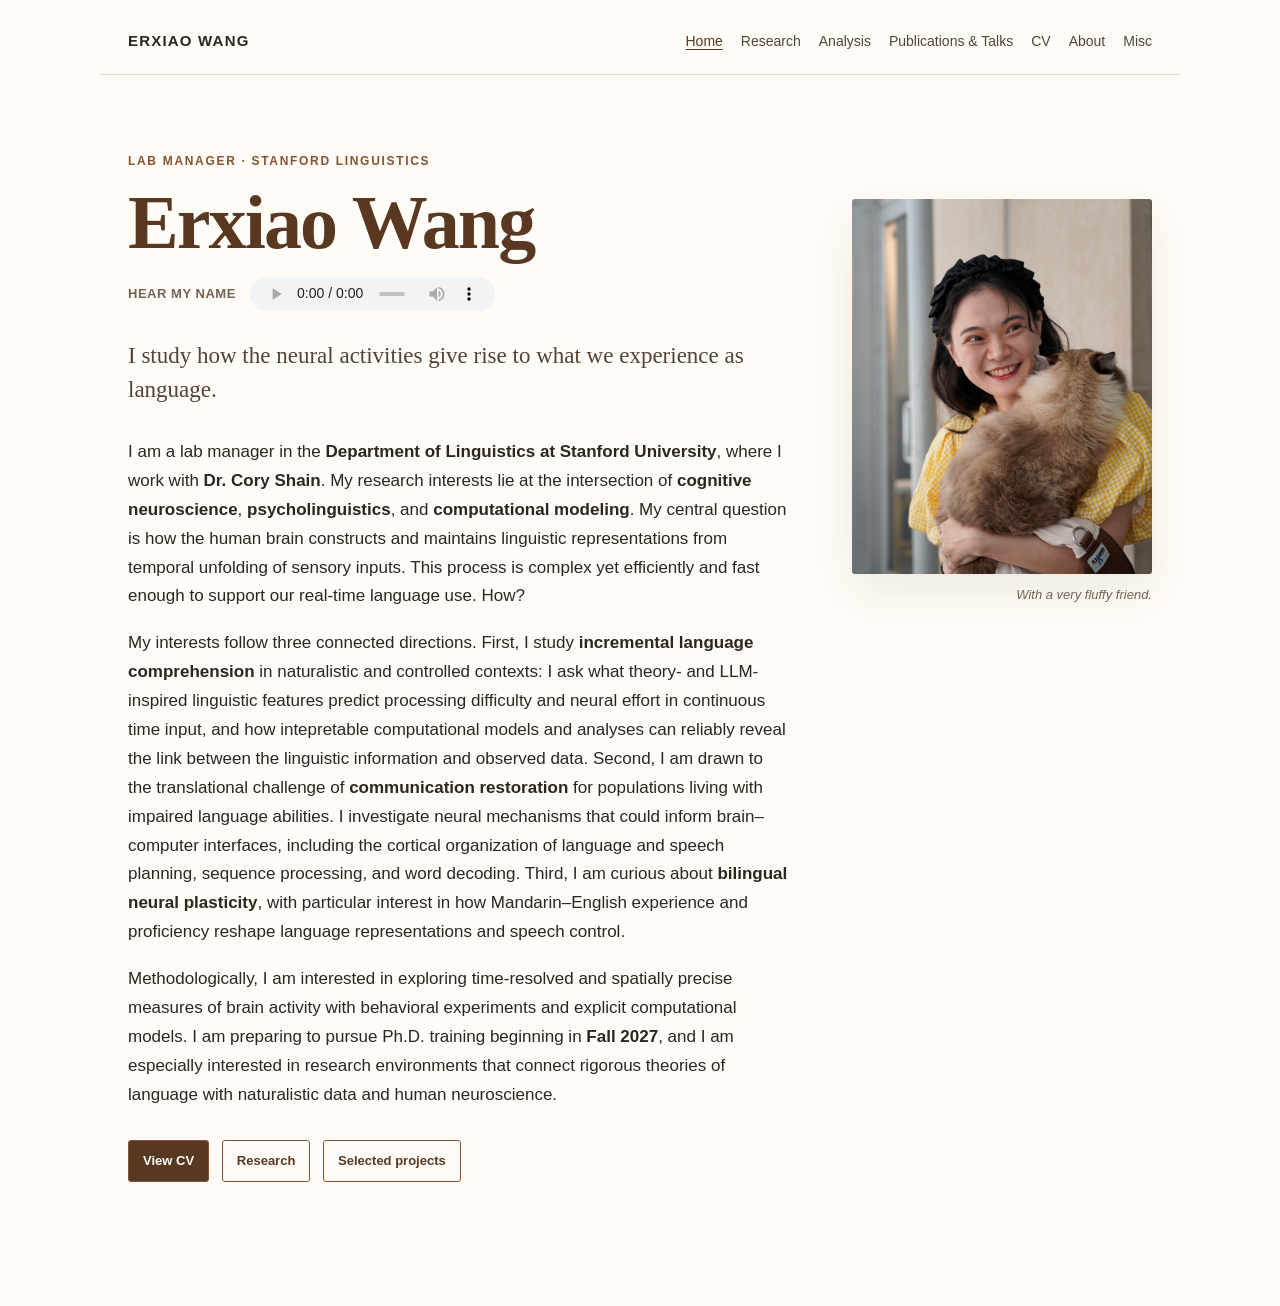
==== commit 4381899d: "update" ====
--- a/index.html
+++ b/index.html
@@ -34,11 +34,11 @@
               <a href="assets/audio/erxiao-wang-pronunciation.m4a">Listen to the pronunciation of Erxiao Wang</a>
             </audio>
           </div>
-          <p class="lead">I study how the human brain turns a continuous stream of sensory inputs into what we experience as language.</p>
+          <p class="lead">I study how the neural activities give rise to what we experience as language.</p>
 
           <p>I am a lab manager in the <strong>Department of Linguistics at Stanford University</strong>, where I work with <strong>Dr. Cory Shain</strong>. My research interests lie at the intersection of <strong>cognitive neuroscience</strong>, <strong>psycholinguistics</strong>, and <strong>computational modeling</strong>. My central question is how the human brain constructs and maintains linguistic representations from temporal unfolding of sensory inputs. This process is complex yet efficiently and fast enough to support our real-time language use. How?</p>
 
-          <p>My interests follow three connected directions. First, I study <strong>incremental language comprehension</strong>: how lexical, syntactic, and semantic information is encoded and integrated in real time, and what linguistic or contextual factors contribute to processing difficulty and neural effort. Second, I am drawn to the translational challenge of <strong>communication restoration</strong> for populations living with impared language abilities. I investigate neural mechanisms that could inform brain–computer interfaces, including the cortical organization of speech planning, sequence processing, and word decoding. Third, I am curious about <strong>bilingual neural plasticity</strong>, with particular interest in how Mandarin–English experience and proficiency reshape language representations and speech control.</p>
+          <p>My interests follow three connected directions. First, I study <strong>incremental language comprehension </strong> in naturalistic and controlled contexts: I ask what theory- and LLM- inspired linguistic features predict processing difficulty and neural effort in continuous time input, and how intepretable computational models and analyses can reliably reveal the link between the linguistic information and observed data. Second, I am drawn to the translational challenge of <strong>communication restoration</strong> for populations living with impaired language abilities. I investigate neural mechanisms that could inform brain–computer interfaces, including the cortical organization of language and speech planning, sequence processing, and word decoding. Third, I am curious about <strong>bilingual neural plasticity</strong>, with particular interest in how Mandarin–English experience and proficiency reshape language representations and speech control.</p>
 
           <p>Methodologically, I am interested in exploring time-resolved and spatially precise measures of brain activity with behavioral experiments and explicit computational models. I am preparing to pursue Ph.D. training beginning in <strong>Fall 2027</strong>, and I am especially interested in research environments that connect rigorous theories of language with naturalistic data and human neuroscience.</p>
           <p class="button-row">
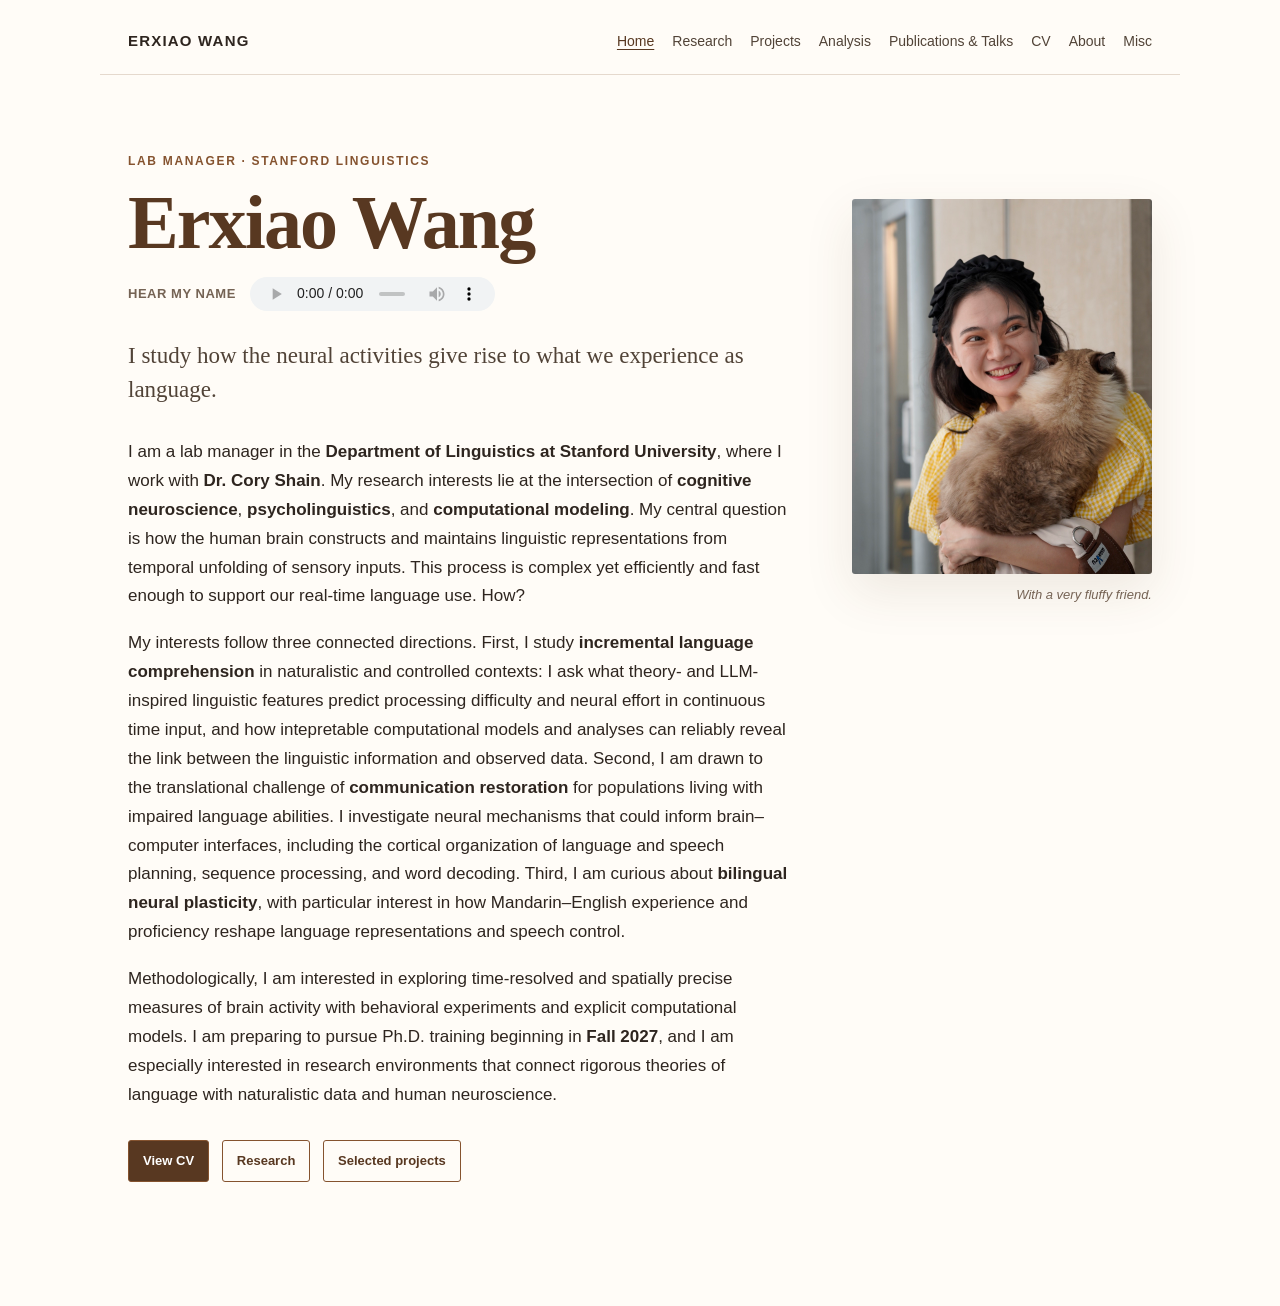
==== commit 8b914d72: "update" ====
--- a/index.html
+++ b/index.html
@@ -14,6 +14,7 @@
       <nav class="nav" aria-label="Primary navigation">
         <a class="active" aria-current="page" href="index.html">Home</a>
         <a href="research.html">Research</a>
+        <a href="projects.html">Projects</a>
         <a href="analysis.html">Analysis</a>
         <a href="presentations.html">Publications &amp; Talks</a>
         <a href="cv.html">CV</a>
@@ -44,7 +45,7 @@
           <p class="button-row">
             <a class="button primary" href="cv.html#full-cv">View CV</a>
             <a class="button" href="research.html">Research</a>
-            <a class="button" href="research.html#selected-projects">Selected projects</a>
+            <a class="button" href="projects.html#selected-projects">Selected projects</a>
           </p>
         </div>
         <figure class="portrait">
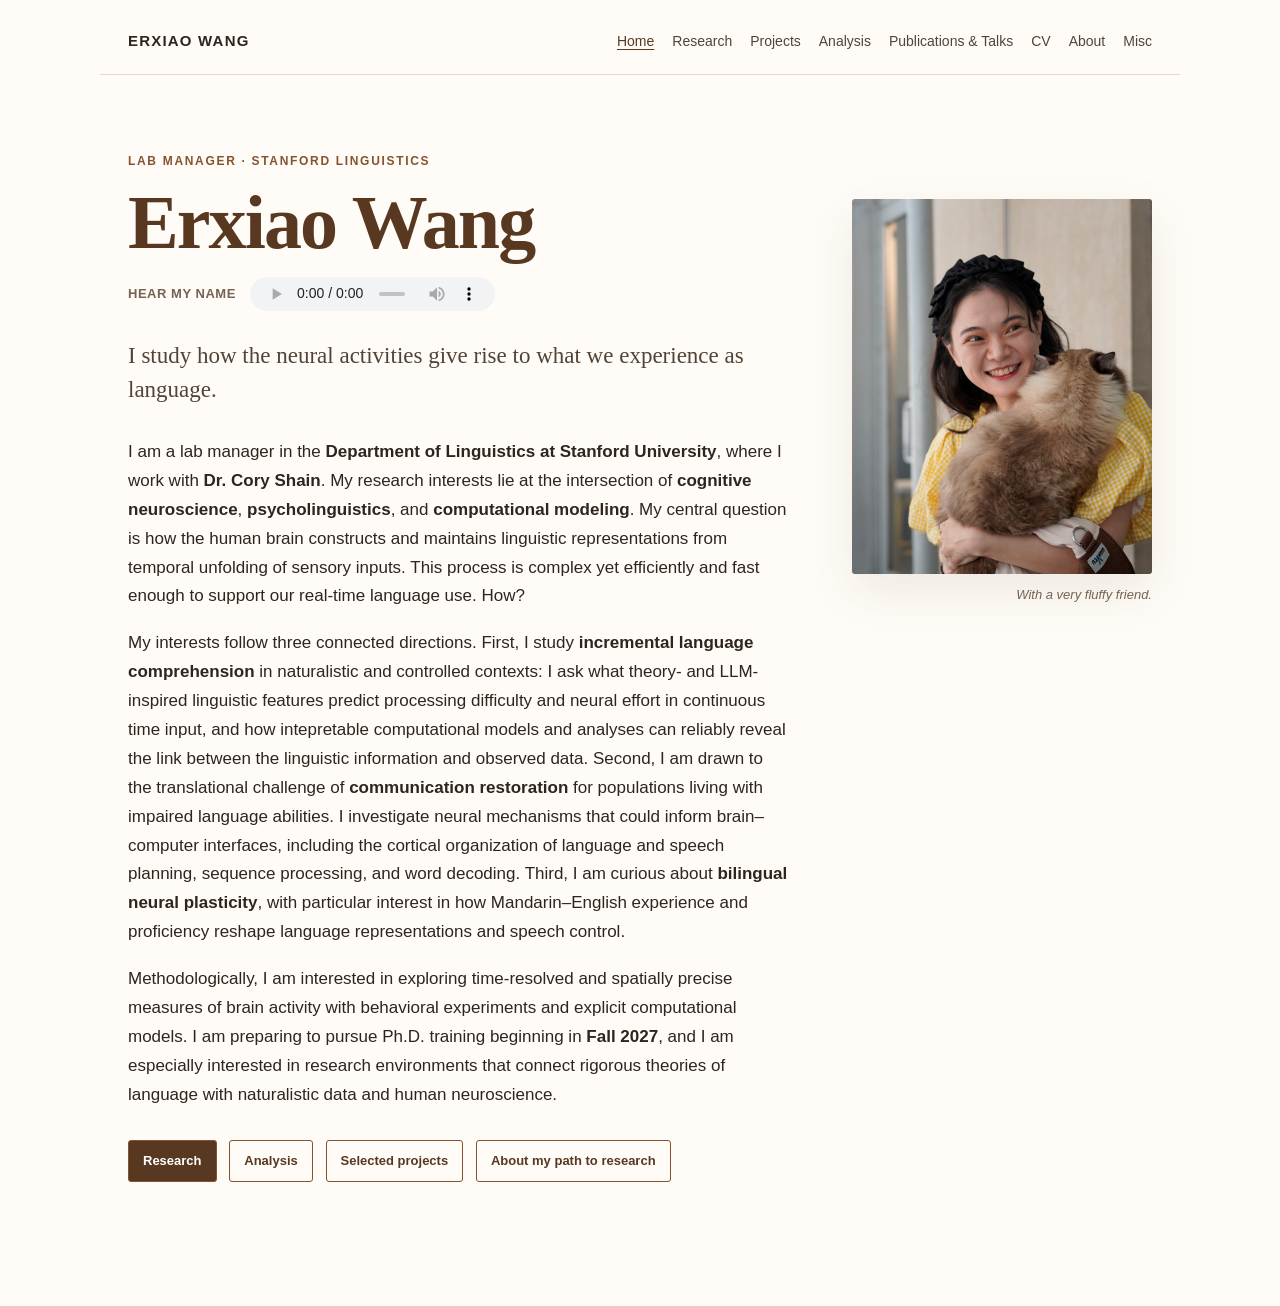
==== commit 090c7354: "update" ====
--- a/index.html
+++ b/index.html
@@ -43,9 +43,10 @@
 
           <p>Methodologically, I am interested in exploring time-resolved and spatially precise measures of brain activity with behavioral experiments and explicit computational models. I am preparing to pursue Ph.D. training beginning in <strong>Fall 2027</strong>, and I am especially interested in research environments that connect rigorous theories of language with naturalistic data and human neuroscience.</p>
           <p class="button-row">
-            <a class="button primary" href="cv.html#full-cv">View CV</a>
-            <a class="button" href="research.html">Research</a>
+            <a class="button primary" href="research.html">Research</a>
+            <a class="button" href="analysis.html">Analysis</a>
             <a class="button" href="projects.html#selected-projects">Selected projects</a>
+            <a class="button" href="about.html">About my path to research</a>
           </p>
         </div>
         <figure class="portrait">
--- a/styles.css
+++ b/styles.css
@@ -105,7 +105,7 @@
 .analysis-summary h3 { margin: 0 0 8px; color: var(--accent-dark); font-size: 18px; }
 .analysis-summary p { color: var(--text-secondary); font-size: 15px; line-height: 1.65; }
 .analysis-figure { margin: 32px 0 22px; }
-.analysis-figure img { display: block; width: 100%; height: auto; background: #000; border: 1px solid #493a2c; box-shadow: var(--shadow); }
+.analysis-figure img { display: block; width: 75%; height: auto; margin-inline: auto; background: #000; border: 1px solid #493a2c; box-shadow: var(--shadow); }
 .analysis-figure figcaption { max-width: 940px; margin-top: 12px; text-align: left; }
 .interpretation-note { max-width: 940px; color: var(--muted); font-size: 14px; }
 .developing-entry > p { max-width: var(--text-width); }
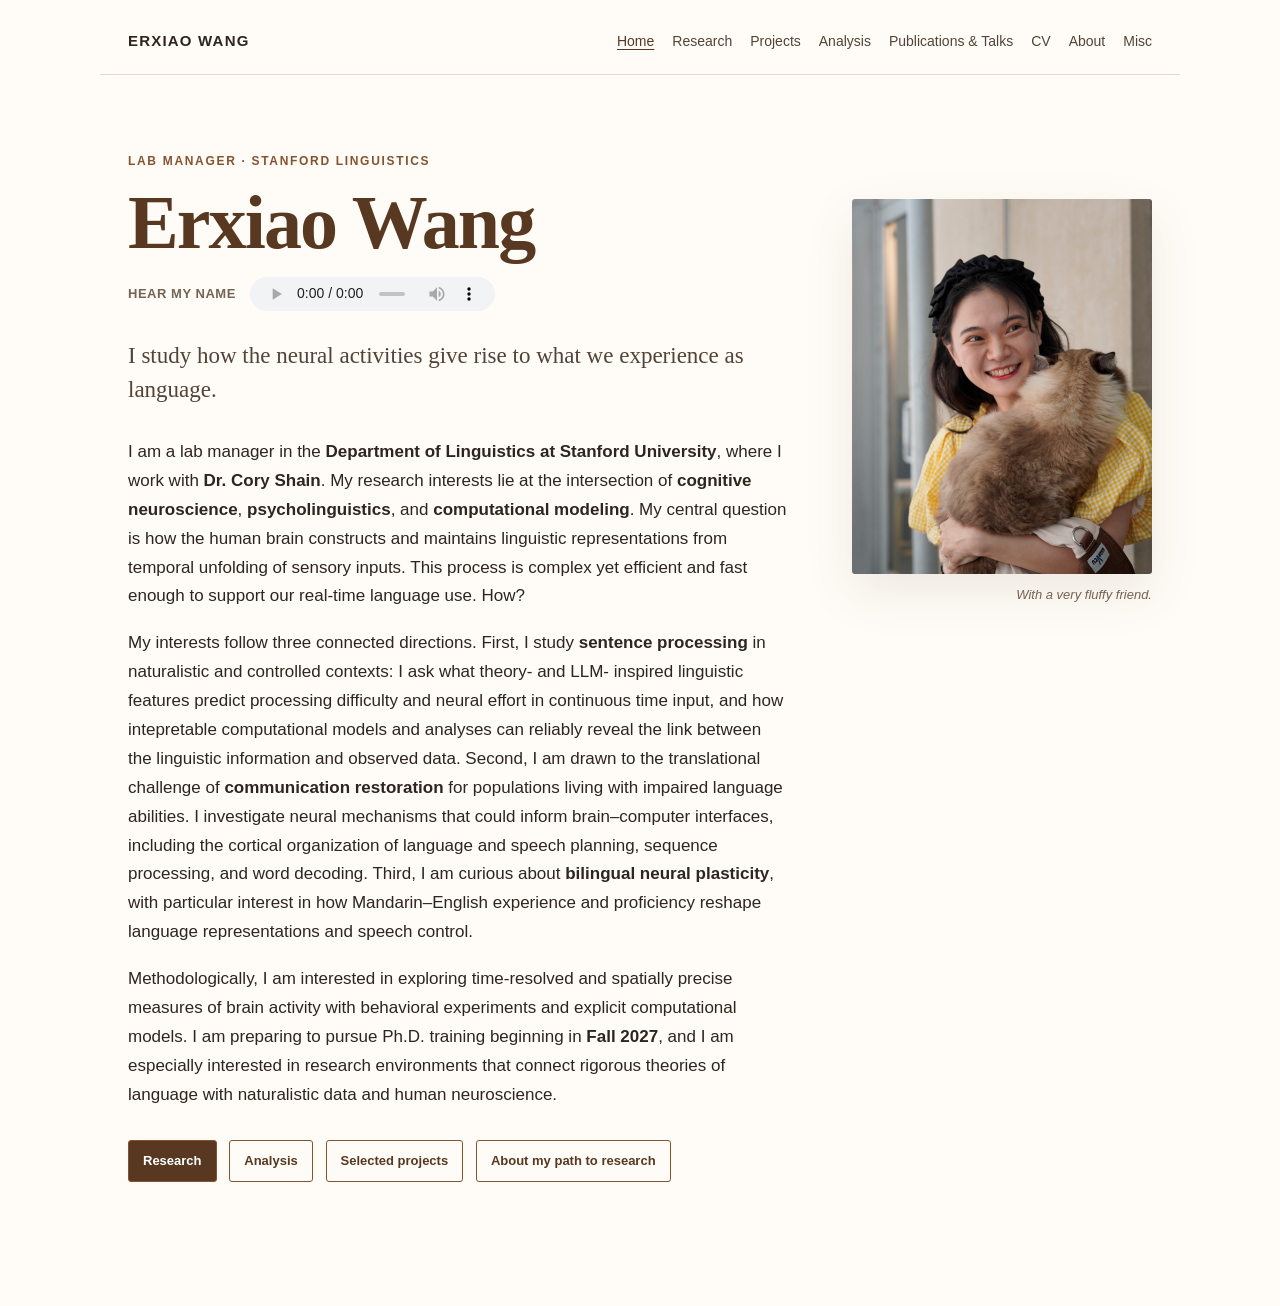
==== commit c1827628: "Update website name and favicon" ====
--- a/index.html
+++ b/index.html
@@ -37,11 +37,17 @@
           </div>
           <p class="lead">I study how the neural activities give rise to what we experience as language.</p>
 
-          <p>I am a lab manager in the <strong>Department of Linguistics at Stanford University</strong>, where I work with <strong>Dr. Cory Shain</strong>. My research interests lie at the intersection of <strong>cognitive neuroscience</strong>, <strong>psycholinguistics</strong>, and <strong>computational modeling</strong>. My central question is how the human brain constructs and maintains linguistic representations from temporal unfolding of sensory inputs. This process is complex yet efficiently and fast enough to support our real-time language use. How?</p>
+          <p>I am a lab manager in the <strong>Department of Linguistics at Stanford University</strong>, where I work with <strong>Dr. Cory Shain</strong>. My research interests lie at the intersection of <strong>cognitive neuroscience</strong>, <strong>psycholinguistics</strong>, and <strong>computational modeling</strong>. My central question is how the human brain constructs and maintains linguistic representations from temporal unfolding of sensory inputs. This process is complex yet efficient and fast enough to support our real-time language use. How?</p>
 
-          <p>My interests follow three connected directions. First, I study <strong>incremental language comprehension </strong> in naturalistic and controlled contexts: I ask what theory- and LLM- inspired linguistic features predict processing difficulty and neural effort in continuous time input, and how intepretable computational models and analyses can reliably reveal the link between the linguistic information and observed data. Second, I am drawn to the translational challenge of <strong>communication restoration</strong> for populations living with impaired language abilities. I investigate neural mechanisms that could inform brain–computer interfaces, including the cortical organization of language and speech planning, sequence processing, and word decoding. Third, I am curious about <strong>bilingual neural plasticity</strong>, with particular interest in how Mandarin–English experience and proficiency reshape language representations and speech control.</p>
+          <!-- rapid inputs -->
+
+          <p>My interests follow three connected directions. First, I study <strong>sentence processing </strong> in naturalistic and controlled contexts: I ask what theory- and LLM- inspired linguistic features predict processing difficulty and neural effort in continuous time input, and how intepretable computational models and analyses can reliably reveal the link between the linguistic information and observed data. Second, I am drawn to the translational challenge of <strong>communication restoration</strong> for populations living with impaired language abilities. I investigate neural mechanisms that could inform brain–computer interfaces, including the cortical organization of language and speech planning, sequence processing, and word decoding. Third, I am curious about <strong>bilingual neural plasticity</strong>, with particular interest in how Mandarin–English experience and proficiency reshape language representations and speech control.</p>
 
           <p>Methodologically, I am interested in exploring time-resolved and spatially precise measures of brain activity with behavioral experiments and explicit computational models. I am preparing to pursue Ph.D. training beginning in <strong>Fall 2027</strong>, and I am especially interested in research environments that connect rigorous theories of language with naturalistic data and human neuroscience.</p>
+          <!--  precision fMRI, invasive brain recording , the first incremental processing, what is it
+            make the figures clear, facing public
+            what data it is for CDR , reaction times
+            combine research, projects and analysis, too much-->
           <p class="button-row">
             <a class="button primary" href="research.html">Research</a>
             <a class="button" href="analysis.html">Analysis</a>
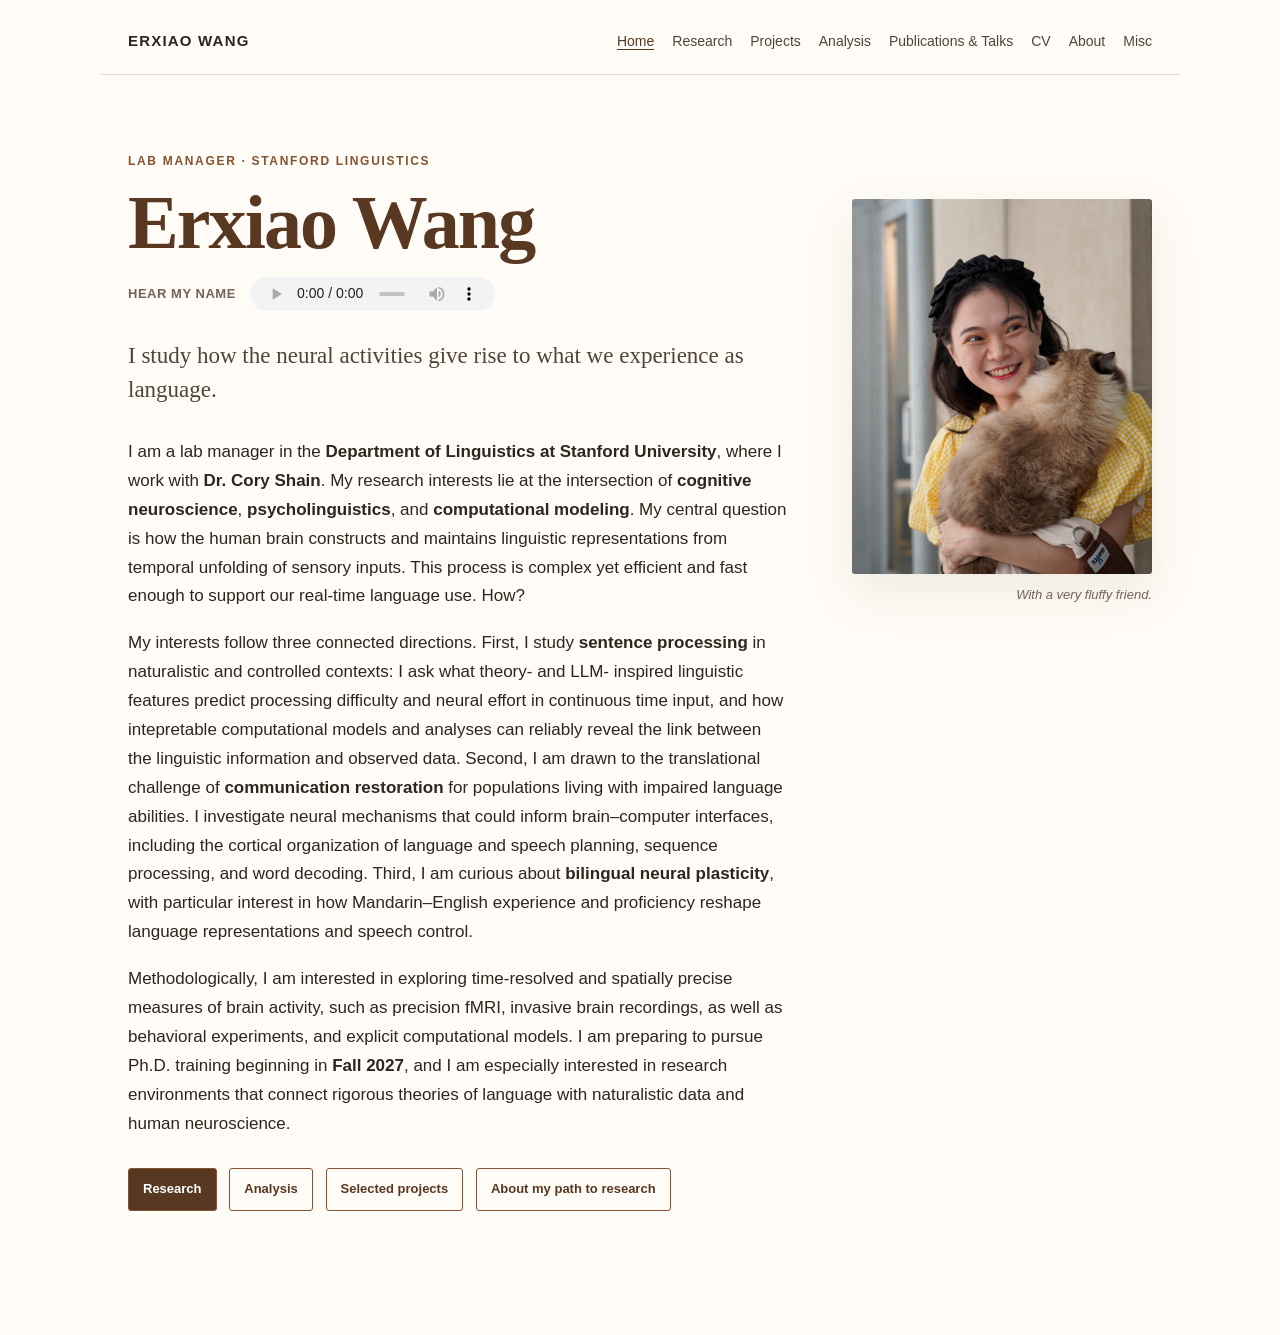
==== commit 0cf9e1b2: "Update website name and favicon" ====
--- a/index.html
+++ b/index.html
@@ -43,7 +43,7 @@
 
           <p>My interests follow three connected directions. First, I study <strong>sentence processing </strong> in naturalistic and controlled contexts: I ask what theory- and LLM- inspired linguistic features predict processing difficulty and neural effort in continuous time input, and how intepretable computational models and analyses can reliably reveal the link between the linguistic information and observed data. Second, I am drawn to the translational challenge of <strong>communication restoration</strong> for populations living with impaired language abilities. I investigate neural mechanisms that could inform brain–computer interfaces, including the cortical organization of language and speech planning, sequence processing, and word decoding. Third, I am curious about <strong>bilingual neural plasticity</strong>, with particular interest in how Mandarin–English experience and proficiency reshape language representations and speech control.</p>
 
-          <p>Methodologically, I am interested in exploring time-resolved and spatially precise measures of brain activity with behavioral experiments and explicit computational models. I am preparing to pursue Ph.D. training beginning in <strong>Fall 2027</strong>, and I am especially interested in research environments that connect rigorous theories of language with naturalistic data and human neuroscience.</p>
+          <p>Methodologically, I am interested in exploring time-resolved and spatially precise measures of brain activity, such as precision fMRI, invasive brain recordings, as well as behavioral experiments, and explicit computational models. I am preparing to pursue Ph.D. training beginning in <strong>Fall 2027</strong>, and I am especially interested in research environments that connect rigorous theories of language with naturalistic data and human neuroscience.</p>
           <!--  precision fMRI, invasive brain recording , the first incremental processing, what is it
             make the figures clear, facing public
             what data it is for CDR , reaction times
